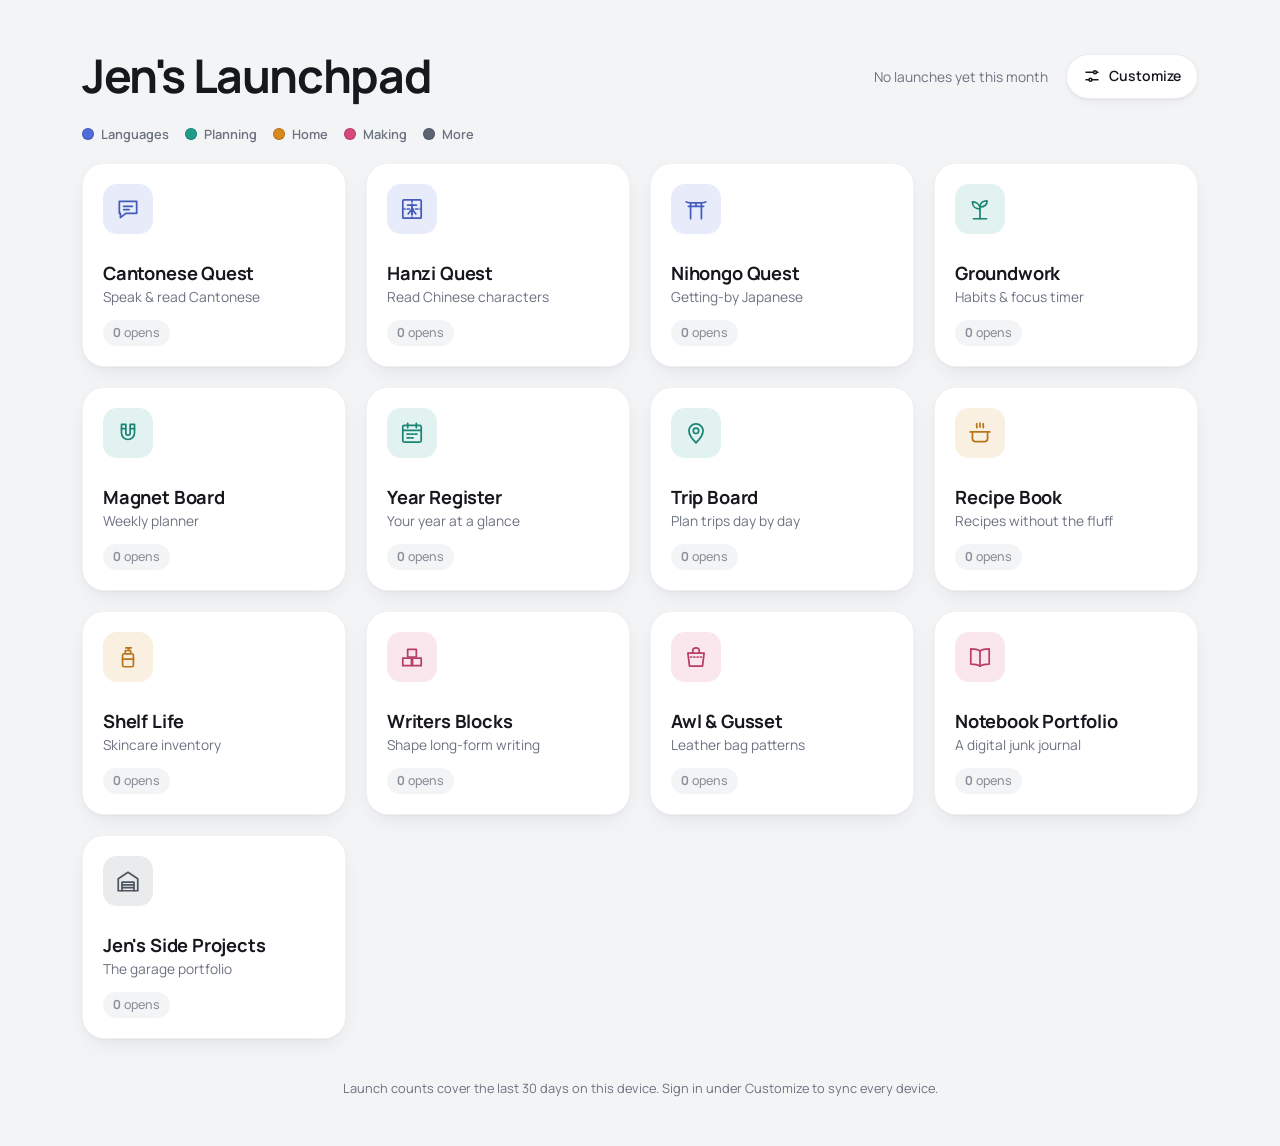
==== index.html @ 1e5f47d4 "Showcase: flag projects that have a guided demo Customize → Share gets a Demo toggle per project. Fl" ====
<!doctype html>
<html lang="en" data-skin="mist">
<head>
  <meta charset="utf-8">
  <meta name="viewport" content="width=device-width, initial-scale=1, viewport-fit=cover">
  <title>Jen's Launchpad</title>
  <meta name="description" content="One page to open all of Jen's projects.">
  <meta name="theme-color" content="#f3f4f6">
  <meta name="apple-mobile-web-app-capable" content="yes">
  <meta name="mobile-web-app-capable" content="yes">
  <meta name="apple-mobile-web-app-title" content="Launchpad">
  <link rel="icon" href="data:image/svg+xml,%3Csvg xmlns='http://www.w3.org/2000/svg' viewBox='0 0 32 32'%3E%3Crect x='2' y='2' width='12' height='12' rx='3' fill='%234f6bff'/%3E%3Crect x='18' y='2' width='12' height='12' rx='6' fill='%23ff5fa2'/%3E%3Crect x='2' y='18' width='12' height='12' rx='6' fill='%23ffb703'/%3E%3Crect x='18' y='18' width='12' height='12' rx='3' fill='%231d1b33'/%3E%3C/svg%3E">
  <link rel="manifest" href="manifest.webmanifest">
  <link rel="apple-touch-icon" href="icons/apple-touch-icon.png">
  <script>
    // Installable app: the service worker keeps it working offline, and Chrome's
    // install offer is held until Customize → App asks for it.
    if ("serviceWorker" in navigator) navigator.serviceWorker.register("sw.js").catch(function () {});
    window.addEventListener("beforeinstallprompt", function (e) {
      e.preventDefault();
      window.installPrompt = e;
      document.dispatchEvent(new Event("installable"));
    });
  </script>
  <script>
    // Apply the saved skin before first paint so there's no flash.
    try {
      var s = new URLSearchParams(location.search).get("skin") || JSON.parse(localStorage.getItem("jens_launchpad:skin"));
      if (s) document.documentElement.dataset.skin = s;
    } catch (e) {}
  </script>
  <link rel="preconnect" href="https://fonts.googleapis.com">
  <link rel="preconnect" href="https://fonts.gstatic.com" crossorigin>
  <link href="https://fonts.googleapis.com/css2?family=Archivo+Black&family=Jost:wght@400;500;700&family=Manrope:wght@400;500;600;700&family=Outfit:wght@400;500;600;700&family=Space+Grotesk:wght@400;500;700&display=swap" rel="stylesheet">
  <link rel="stylesheet" href="css/styles.css?v=202611010123">
  <style id="lookStyle"></style>
</head>
<body>
  <div class="page">
    <header class="top">
      <div class="brand">
        <span class="brand-mark" aria-hidden="true"><i></i><i></i><i></i></span>
        <h1>Jen's Launchpad</h1>
      </div>
      <div class="top-right">
        <p class="summary" id="summary" aria-live="polite"></p>
        <button type="button" class="btn" id="customize" aria-pressed="false" aria-controls="editPanel">
          <svg viewBox="0 0 24 24" aria-hidden="true"><path d="M4 7h10M18 7h2M4 17h4M12 17h8"/><circle cx="16" cy="7" r="2"/><circle cx="10" cy="17" r="2"/></svg>
          <span class="label">Customize</span>
        </button>
      </div>
    </header>

    <ul class="legend" id="legend" aria-label="Project types"></ul>

    <section class="edit" id="editPanel" hidden aria-label="Customize">
      <details class="panel look" id="lookPanel">
        <summary>
          <span class="panel-title">Look</span>
          <span class="panel-note" id="lookNote"></span>
          <svg class="chev" viewBox="0 0 24 24" aria-hidden="true"><path d="M6 9l6 6 6-6"/></svg>
        </summary>
        <div class="look-body" id="lookBody"></div>
      </details>

      <div class="panel account" id="account">
        <div class="box-head">
          <span class="panel-title">Sync</span>
          <span class="panel-note">Keep launch counts and settings the same on all your devices</span>
        </div>
        <div class="account-body" id="accountBody"></div>
      </div>

      <div class="panel app-install" id="appPanel">
        <div class="box-head">
          <span class="panel-title">App</span>
          <span class="panel-note">Put the launchpad on this device's home screen, like any other app</span>
        </div>
        <div class="account-body" id="appBody"></div>
      </div>

      <details class="panel share" id="sharePanel">
        <summary>
          <span class="panel-title">Share</span>
          <span class="panel-note" id="shareNote">Pick projects for a page other people can see</span>
          <svg class="chev" viewBox="0 0 24 24" aria-hidden="true"><path d="M6 9l6 6 6-6"/></svg>
        </summary>
        <div class="share-body" id="shareBody"></div>
      </details>

      <div class="panel layout">
        <div class="box-head">
          <span class="panel-title">Layout</span>
          <span class="panel-note" id="editHint"></span>
        </div>
        <div class="layout-bar" id="layoutBar"></div>
      </div>
    </section>

    <div class="stage">
      <ul class="grid" id="grid" aria-label="Projects"></ul>

      <!-- While customizing, the box docks beside the grid (desktop) or along the bottom (phone). -->
      <aside class="dock" id="dock" hidden aria-label="The box">
        <div class="panel box" id="box">
          <div class="box-head">
            <span class="panel-title">The box <span class="box-count" id="boxCount"></span></span>
            <span class="panel-note" id="boxNote"></span>
          </div>
          <ul class="box-items" id="boxItems"></ul>
        </div>
        <button type="button" class="btn primary dock-done" id="doneFab">Done</button>
      </aside>
    </div>

    <footer class="foot" id="foot"></footer>
  </div>


  <script src="js/projects.js?v=202611010123"></script>
  <script src="js/sync.js?v=202611010123"></script>
  <script src="js/app.js?v=202611010123"></script>
  <script>
    // Safety net: if the app couldn't start (say, a half-updated cache), still show the links.
    (function () {
      var g = document.getElementById("grid");
      if (!g || g.children.length || !window.PROJECTS) return;
      var esc = function (t) { return String(t).replace(/[&<>"]/g, function (c) { return { "&": "&amp;", "<": "&lt;", ">": "&gt;", '"': "&quot;" }[c]; }); };
      g.innerHTML = window.PROJECTS.map(function (p) {
        var url = p.url || "https://" + window.GITHUB_USER + ".github.io/" + p.repo + "/";
        return '<li class="tile"><a class="tile-link" href="' + esc(url) + '"><span class="text"><span class="name">' + esc(p.name) +
          '</span><span class="blurb">' + esc(p.blurb || "") + "</span></span></a></li>";
      }).join("");
    })();
  </script>
</body>
</html>
---- css/styles.css ----
/* =========================================================
   Jen's Launchpad
   One layout, four skins. Each skin sets the tokens below
   (plus a few decorative extras); the structure never changes.
   Colours the user picks in Customize are written by app.js
   into <style id="lookStyle"> and override these defaults.
   ========================================================= */

/* ---------- Skin: Mist (default) ---------- */
:root,
[data-skin="mist"] {
  --u: 1px; /* size unit for tile decorations; smaller in the phone list */
  --bg: #f3f4f6;
  --bg-img: none;
  --bg-size: 22px 22px;
  --ink: #16181d;
  --muted: #6b7280;
  --font: "Manrope", system-ui, sans-serif;
  --display: "Manrope", system-ui, sans-serif;
  --display-weight: 700;
  --display-spacing: -0.03em;
  --display-case: none;
  --name-case: none;
  --name-spacing: -0.01em;

  --tile-bg: #ffffff;
  --tile-ink: #16181d;
  --tile-muted: #6b7280;
  --tile-border: 1px solid rgba(17, 24, 39, 0.05);
  --tile-radius: 22px;
  --tile-shadow: 0 1px 2px rgba(17, 24, 39, 0.04), 0 8px 24px -8px rgba(17, 24, 39, 0.10);
  --tile-shadow-hover: 0 2px 4px rgba(17, 24, 39, 0.05), 0 20px 40px -12px rgba(17, 24, 39, 0.18);
  --tile-shadow-drag: 0 30px 60px -16px rgba(17, 24, 39, 0.30);
  --lift-x: 0px;
  --lift-y: -3px;

  --icon-bg: #f3f4f6;
  --icon-ink: #2b2f36;
  --icon-border: none;
  --icon-radius: 14px;
  --icon-stroke: 1.6;

  --stat-bg: #f3f4f6;
  --stat-ink: #4b5563;
  --stat-border: none;
  --stat-radius: 999px;
  --stat-shadow: none;

  --ctrl-bg: #ffffff;
  --ctrl-ink: #16181d;
  --ctrl-muted: #6b7280;
  --ctrl-border: 1px solid rgba(17, 24, 39, 0.08);
  --ctrl-radius: 999px;
  --ctrl-inner-radius: 999px;
  --ctrl-shadow: 0 1px 2px rgba(17, 24, 39, 0.04), 0 4px 14px -6px rgba(17, 24, 39, 0.10);
  --ctrl-on-bg: #16181d;
  --ctrl-on-ink: #ffffff;
  --panel-radius: 18px;
  --tray: #f3f4f6;
  --chip-bg: #ffffff;

  --accent: #16181d;
  --accent-ink: #ffffff;
  --focus: #6b7280;
  --dash: rgba(17, 24, 39, 0.22);
}

/* ---------- Skin: Prism (colourful geometry + wire icons) ---------- */
[data-skin="prism"] {
  --bg: #fbf7f0;
  --bg-img: radial-gradient(rgba(29, 27, 51, 0.13) 1px, transparent 1.3px);
  --ink: #1d1b33;
  --muted: #625f78;
  --font: "Outfit", system-ui, sans-serif;
  --display: "Outfit", system-ui, sans-serif;
  --display-spacing: -0.02em;
  --name-spacing: -0.005em;

  --tile-bg: #ffffff;
  --tile-ink: #1d1b33;
  --tile-muted: #625f78;
  --tile-border: 1.5px solid #1d1b33;
  --tile-radius: 20px;
  --tile-shadow: none;
  --tile-shadow-hover: 0 14px 26px -14px rgba(29, 27, 51, 0.45);
  --tile-shadow-drag: 0 26px 44px -18px rgba(29, 27, 51, 0.5);
  --lift-y: -4px;

  --icon-bg: #ffffff;
  --icon-ink: #1d1b33;
  --icon-border: 1.5px solid #1d1b33;
  --icon-radius: 50%;
  --icon-stroke: 1.5;

  --stat-bg: #ffffff;
  --stat-ink: #1d1b33;
  --stat-border: 1.5px solid #1d1b33;

  --ctrl-bg: #ffffff;
  --ctrl-ink: #1d1b33;
  --ctrl-muted: #625f78;
  --ctrl-border: 1.5px solid #1d1b33;
  --ctrl-shadow: none;
  --ctrl-on-bg: #1d1b33;
  --ctrl-on-ink: #ffffff;
  --tray: #fbf7f0;

  --accent: #1d1b33;
  --focus: #4361ee;
  --dash: rgba(29, 27, 51, 0.4);
}

/* ---------- Skin: Brutal (neo-brutalism, blues/purples + pink) ---------- */
[data-skin="brutal"] {
  --bg: #e6e2ff;
  --bg-img: linear-gradient(rgba(13, 11, 31, 0.07) 1px, transparent 1px),
            linear-gradient(90deg, rgba(13, 11, 31, 0.07) 1px, transparent 1px);
  --bg-size: 28px 28px;
  --ink: #0d0b1f;
  --muted: #3c3760;
  --font: "Space Grotesk", system-ui, sans-serif;
  --display: "Archivo Black", "Space Grotesk", sans-serif;
  --display-weight: 400;
  --display-spacing: -0.01em;

  --tile-bg: #ffffff;
  --tile-ink: #0d0b1f;
  --tile-muted: #2f2a4f;
  --tile-border: 3px solid #0d0b1f;
  --tile-radius: 12px;
  --tile-shadow: 6px 6px 0 #0d0b1f;
  --tile-shadow-hover: 9px 9px 0 #0d0b1f;
  --tile-shadow-drag: 12px 12px 0 #0d0b1f;
  --lift-x: -3px;
  --lift-y: -3px;

  --icon-bg: #ffffff;
  --icon-ink: #0d0b1f;
  --icon-border: 3px solid #0d0b1f;
  --icon-radius: 10px;
  --icon-stroke: 2;

  --stat-bg: #ff5fa2;
  --stat-ink: #0d0b1f;
  --stat-border: 2.5px solid #0d0b1f;
  --stat-shadow: 2px 2px 0 #0d0b1f;

  --ctrl-bg: #ffffff;
  --ctrl-ink: #0d0b1f;
  --ctrl-muted: #3c3760;
  --ctrl-border: 3px solid #0d0b1f;
  --ctrl-radius: 12px;
  --ctrl-inner-radius: 7px;
  --ctrl-shadow: 4px 4px 0 #0d0b1f;
  --ctrl-on-bg: #ff5fa2;
  --ctrl-on-ink: #0d0b1f;
  --panel-radius: 12px;
  --tray: #f1eeff;

  --accent: #ff5fa2;
  --accent-ink: #0d0b1f;
  --focus: #ff5fa2;
  --dash: #0d0b1f;
}

/* ---------- Skin: Bauhaus (two colours on cream) ---------- */
[data-skin="bauhaus"] {
  --bg: #efe8d8;
  --ink: #141414;
  --muted: #4a4640;
  --font: "Jost", system-ui, sans-serif;
  --display: "Jost", system-ui, sans-serif;
  --display-spacing: 0.04em;
  --display-case: uppercase;
  --name-case: uppercase;
  --name-spacing: 0.06em;

  --tile-bg: #f8f3e8;
  --tile-ink: #141414;
  --tile-muted: #4a4640;
  --tile-border: none;
  --tile-radius: 0;
  --tile-shadow: none;
  --tile-shadow-hover: inset 0 0 0 4px #141414;
  --tile-shadow-drag: 10px 10px 0 #141414;
  --lift-y: 0px;

  --icon-bg: transparent;
  --icon-ink: #141414;
  --icon-border: 2px solid #141414;
  --icon-radius: 50%;
  --icon-stroke: 1.8;

  --stat-bg: #141414;
  --stat-ink: #f8f3e8;
  --stat-radius: 0;

  --ctrl-bg: #f8f3e8;
  --ctrl-ink: #141414;
  --ctrl-muted: #4a4640;
  --ctrl-border: 2px solid #141414;
  --ctrl-radius: 0;
  --ctrl-inner-radius: 0;
  --ctrl-shadow: none;
  --ctrl-on-bg: #d23a2b;
  --ctrl-on-ink: #ffffff;
  --panel-radius: 0;
  --tray: #efe8d8;
  --chip-bg: #f8f3e8;

  --accent: #1f4f96;
  --accent-ink: #ffffff;
  --focus: #d23a2b;
  --dash: #141414;
}

/* =========================================================
   Layout (shared by every skin)
   ========================================================= */
*,
*::before,
*::after { box-sizing: border-box; }
[hidden] { display: none !important; }

html { -webkit-text-size-adjust: 100%; }

body {
  margin: 0;
  min-height: 100vh;
  background-color: var(--bg);
  background-image: var(--bg-img);
  background-size: var(--bg-size);
  color: var(--ink);
  font-family: var(--font);
  font-size: 16px;
  line-height: 1.45;
  -webkit-font-smoothing: antialiased;
}

button { font: inherit; color: inherit; }

.page {
  max-width: 1180px;
  margin: 0 auto;
  padding: max(20px, env(safe-area-inset-top)) max(16px, env(safe-area-inset-right)) 32px max(16px, env(safe-area-inset-left));
}
@media (min-width: 700px) {
  .page { padding: max(52px, env(safe-area-inset-top)) max(32px, env(safe-area-inset-right)) max(48px, env(safe-area-inset-bottom)) max(32px, env(safe-area-inset-left)); }
}
body.editing .page { padding-bottom: 110px; }

/* ---------- header ---------- */
.top {
  display: flex;
  flex-wrap: wrap;
  align-items: center;
  justify-content: space-between;
  gap: 14px 24px;
  margin-bottom: 22px;
}
@media (min-width: 700px) {
  .top { margin-bottom: 30px; }
}
.brand { display: flex; align-items: center; gap: 16px; min-width: 0; }
.top-right { display: flex; align-items: center; gap: 18px; margin-left: auto; }
@media (max-width: 699px) {
  .top-right { width: 100%; justify-content: space-between; }
}
h1 {
  margin: 0;
  font-family: var(--display);
  font-weight: var(--display-weight);
  letter-spacing: var(--display-spacing);
  text-transform: var(--display-case);
  font-size: clamp(1.7rem, 5vw, 2.9rem);
  line-height: 1.05;
}
.summary {
  display: flex;
  flex-direction: column;
  margin: 0;
  color: var(--muted);
  font-size: 0.86rem;
  line-height: 1.4;
  text-align: right;
}
.summary b { color: var(--ink); font-weight: 700; }
@media (max-width: 699px) { .summary { text-align: left; } }

.brand-mark { display: none; position: relative; flex: none; width: 52px; height: 52px; }
.brand-mark i { position: absolute; display: block; }

/* ---------- buttons ---------- */
.btn {
  display: inline-flex;
  align-items: center;
  justify-content: center;
  gap: 8px;
  flex: none;
  padding: 11px 16px;
  background: var(--ctrl-bg);
  color: var(--ctrl-ink);
  border: var(--ctrl-border);
  border-radius: var(--ctrl-radius);
  box-shadow: var(--ctrl-shadow);
  font-size: 0.875rem;
  font-weight: 600;
  cursor: pointer;
  transition: transform 0.12s ease, box-shadow 0.12s ease;
}
.btn svg { width: 18px; height: 18px; fill: none; stroke: currentColor; stroke-width: 2; stroke-linecap: round; }
.btn[aria-pressed="true"],
.btn.primary { background: var(--accent); color: var(--accent-ink); }
.btn.ghost { box-shadow: none; background: transparent; }
.btn.small { padding: 7px 13px; font-size: 0.82rem; }
.btn:focus-visible { outline: 3px solid var(--focus); outline-offset: 3px; }
[data-skin="brutal"] .btn:active { transform: translate(3px, 3px); box-shadow: 1px 1px 0 #0d0b1f; }
[data-skin="bauhaus"] .btn { text-transform: uppercase; letter-spacing: 0.06em; font-size: 0.8rem; }

@media (max-width: 479px) {
  #customize { width: 46px; height: 46px; padding: 0; }
  #customize .label { position: absolute; width: 1px; height: 1px; overflow: hidden; clip: rect(0 0 0 0); white-space: nowrap; }
  #customize svg { width: 20px; height: 20px; }
}

/* ---------- the dock: the box beside the grid while customizing ---------- */
.dock-done { display: none; }
.dock .box-items { margin: 0 14px 14px; }
.chip.picked { outline: 3px solid var(--focus); outline-offset: 2px; background: color-mix(in srgb, var(--focus) 14%, var(--chip-bg)); }
.dock.drop-target .box-items {
  border-style: solid;
  border-color: var(--focus);
  background: color-mix(in srgb, var(--focus) 14%, var(--tray));
}
.box-count { color: var(--ctrl-muted); font-weight: 600; }

/* wide screens: a panel pinned beside the grid that follows you down the page */
@media (min-width: 1000px) {
  body.editing .stage { display: grid; grid-template-columns: minmax(0, 1fr) 270px; gap: 24px; align-items: start; }
  .dock { position: sticky; top: 16px; max-height: calc(100vh - 32px); overflow-y: auto; }
  .dock .box-items { flex-direction: column; flex-wrap: nowrap; align-items: stretch; min-height: 120px; }
  .dock .chip { width: 100%; }
  .dock .chip-name { flex: 1; text-align: left; }
}

/* narrower screens: a bar pinned to the bottom, with Done */
@media (max-width: 999px) {
  .dock {
    position: fixed;
    left: 0;
    right: 0;
    bottom: 0;
    z-index: 40;
    display: flex;
    align-items: flex-end;
    gap: 12px;
    padding: 10px max(16px, env(safe-area-inset-right)) calc(env(safe-area-inset-bottom) + 12px) max(16px, env(safe-area-inset-left));
    background: var(--ctrl-bg);
    border-top: var(--ctrl-border);
    box-shadow: 0 -10px 30px -14px rgba(0, 0, 0, 0.3);
  }
  .dock .panel { flex: 1; min-width: 0; background: transparent; border: 0; box-shadow: none; }
  .dock .box-head { padding: 0 0 6px; }
  .dock .panel-note { font-size: 0.78rem; }
  .dock .box-items { flex-wrap: nowrap; margin: 0; padding: 8px; overflow-x: auto; overscroll-behavior-x: contain; }
  .dock .box-items li { flex: none; }
  .dock .box-empty { white-space: normal; font-size: 0.8rem; }
  .dock-done { display: inline-flex; flex: none; padding: 13px 22px; }
  body.editing .page { padding-bottom: 170px; }
}

/* ---------- colour-by-type legend (shown when colours are "By type") ---------- */
.legend {
  display: flex;
  flex-wrap: wrap;
  gap: 6px 16px;
  margin: -6px 0 20px;
  padding: 0;
  list-style: none;
  font-size: 0.8rem;
  font-weight: 600;
  color: var(--muted);
}
.legend:empty { display: none; }
.legend li { display: inline-flex; align-items: center; gap: 7px; }
.legend i { width: 12px; height: 12px; border-radius: 50%; box-shadow: inset 0 0 0 1px rgba(0, 0, 0, 0.18); }
[data-skin="brutal"] .legend { color: var(--ink); font-weight: 700; }
[data-skin="brutal"] .legend i { width: 14px; height: 14px; border: 2.5px solid #0d0b1f; border-radius: 4px; box-shadow: none; }
[data-skin="bauhaus"] .legend { text-transform: uppercase; letter-spacing: 0.06em; font-size: 0.72rem; }
[data-skin="bauhaus"] .legend i { border-radius: 0; box-shadow: none; }

/* ---------- customize panel ---------- */
.edit { display: grid; gap: 14px; margin-bottom: 24px; }
.panel {
  background: var(--ctrl-bg);
  color: var(--ctrl-ink);
  border: var(--ctrl-border);
  border-radius: var(--panel-radius);
  box-shadow: var(--ctrl-shadow);
}
.panel summary {
  display: flex;
  align-items: center;
  gap: 10px;
  padding: 14px 18px;
  cursor: pointer;
  list-style: none;
  border-radius: var(--panel-radius);
}
.panel summary::-webkit-details-marker { display: none; }
.panel summary:focus-visible { outline: 3px solid var(--focus); outline-offset: 2px; }
.panel-title { font-weight: 700; font-size: 1rem; }
[data-skin="bauhaus"] .panel-title { text-transform: uppercase; letter-spacing: 0.06em; }
.panel-note { color: var(--ctrl-muted); font-size: 0.84rem; }
.chev { width: 20px; height: 20px; margin-left: auto; fill: none; stroke: currentColor; stroke-width: 2; stroke-linecap: round; stroke-linejoin: round; transition: transform 0.2s ease; }
details[open] .chev { transform: rotate(180deg); }

.look-body { display: grid; gap: 18px; padding: 4px 18px 18px; }
.field { display: grid; grid-template-columns: 140px 1fr; align-items: center; gap: 12px; }
.field-label { font-size: 0.82rem; font-weight: 600; color: var(--ctrl-muted); }
@media (max-width: 699px) {
  .field { grid-template-columns: 1fr; gap: 8px; }
}

.seg {
  display: inline-flex;
  justify-self: start;
  flex-wrap: wrap;
  padding: 4px;
  gap: 2px;
  border: var(--ctrl-border);
  border-radius: var(--ctrl-radius);
}
.seg button {
  display: inline-flex;
  align-items: center;
  justify-content: center;
  gap: 7px;
  padding: 8px 14px;
  border: 0;
  border-radius: var(--ctrl-inner-radius);
  background: transparent;
  color: var(--ctrl-ink);
  font-size: 0.875rem;
  font-weight: 600;
  cursor: pointer;
}
.seg button:hover { background: rgba(127, 127, 127, 0.12); }
.seg button[aria-checked="true"],
.seg button[aria-pressed="true"] { background: var(--ctrl-on-bg); color: var(--ctrl-on-ink); }
.seg button:focus-visible,
.pat:focus-visible,
.colour:focus-within { outline: 3px solid var(--focus); outline-offset: 2px; }
[data-skin="bauhaus"] .seg button { text-transform: uppercase; letter-spacing: 0.06em; font-size: 0.78rem; }
@media (max-width: 699px) {
  .seg { display: flex; justify-self: stretch; }
  .seg button { flex: 1; padding: 9px 6px; }
  .seg.skins { display: grid; grid-template-columns: 1fr 1fr; }
}
.sw { width: 12px; height: 12px; border-radius: 50%; flex: none; box-shadow: inset 0 0 0 1px rgba(0, 0, 0, 0.15); }
.sw-mist { background: linear-gradient(135deg, #ffffff, #9ca3af); }
.sw-prism { background: conic-gradient(#ff7a59, #ffd166, #06d6a0, #4361ee, #f72585, #ff7a59); }
.sw-brutal { background: linear-gradient(135deg, #4f6bff 50%, #ff5fa2 50%); border-radius: 3px; }
.sw-bauhaus { background: linear-gradient(90deg, #d23a2b 50%, #1f4f96 50%); border-radius: 0; }

.colours { display: flex; flex-wrap: wrap; gap: 8px; }
.colour {
  display: inline-flex;
  align-items: center;
  gap: 8px;
  padding: 5px 13px 5px 5px;
  border: var(--ctrl-border);
  border-radius: var(--ctrl-radius);
  font-size: 0.85rem;
  font-weight: 600;
  cursor: pointer;
}
.colour input {
  width: 30px;
  height: 30px;
  padding: 0;
  border: 0;
  border-radius: 50%;
  background: none;
  cursor: pointer;
  -webkit-appearance: none;
  appearance: none;
}
.colour input::-webkit-color-swatch-wrapper { padding: 0; }
.colour input::-webkit-color-swatch { border: 1.5px solid rgba(0, 0, 0, 0.2); border-radius: 50%; }
.colour input::-moz-color-swatch { border: 1.5px solid rgba(0, 0, 0, 0.2); border-radius: 50%; }
[data-skin="brutal"] .colour input::-webkit-color-swatch,
[data-skin="bauhaus"] .colour input::-webkit-color-swatch { border-radius: 4px; border: 2px solid #111; }
.colour input:focus { outline: none; }

.pats { display: flex; flex-wrap: wrap; gap: 10px; }
.pat {
  display: grid;
  justify-items: center;
  gap: 5px;
  padding: 6px 6px 5px;
  background: transparent;
  border: var(--ctrl-border);
  border-radius: calc(var(--panel-radius) * 0.7);
  cursor: pointer;
}
.pat[aria-checked="true"] { box-shadow: 0 0 0 3px var(--ctrl-on-bg); }
.pat-label { font-size: 0.78rem; font-weight: 700; }
.pat-view {
  position: relative;
  display: block;
  width: 84px;
  height: 60px;
  overflow: hidden;
  border-radius: calc(var(--tile-radius) * 0.4);
  background: var(--tile-bg);
  border: 1px solid rgba(0, 0, 0, 0.08);
}
.mini {
  position: absolute;
  left: 0;
  top: 0;
  display: block;
  width: 240px;
  height: 172px;
  overflow: hidden;
  isolation: isolate;
  transform: scale(var(--mini-scale, 0.35));
  transform-origin: 0 0;
}
@media (max-width: 699px) {
  .pats { gap: 8px; }
  .pat-view { width: 76px; height: 54px; --mini-scale: 0.3167; }
}
.look-foot { display: flex; justify-content: flex-end; }

/* ---------- the box ---------- */
.box-head { display: flex; flex-wrap: wrap; align-items: baseline; gap: 4px 10px; padding: 14px 18px 10px; }
.box-items {
  display: flex;
  flex-wrap: wrap;
  gap: 8px;
  margin: 0 14px 14px;
  padding: 12px;
  list-style: none;
  background: var(--tray);
  border: 1.5px dashed var(--dash);
  border-radius: calc(var(--panel-radius) * 0.7);
}
.chip {
  display: inline-flex;
  align-items: center;
  gap: 8px;
  padding: 5px 10px 5px 5px;
  background: var(--chip-bg);
  color: var(--ctrl-ink);
  border: var(--ctrl-border);
  border-radius: var(--ctrl-radius);
  font-size: 0.85rem;
  font-weight: 600;
  cursor: pointer;
  transition: transform 0.12s ease;
}
.chip:hover { transform: translateY(-1px); }
.chip:focus-visible { outline: 3px solid var(--focus); outline-offset: 2px; }
.chip-icon { display: grid; place-items: center; width: 30px; height: 30px; border-radius: 50%; background: var(--icon-bg); }
[data-skin="brutal"] .chip-icon,
[data-skin="bauhaus"] .chip-icon { border-radius: 6px; }
.chip svg { fill: none; stroke: currentColor; stroke-linecap: round; stroke-linejoin: round; }
.chip-icon svg { width: 18px; height: 18px; stroke-width: 1.7; }
.chip-plus svg { width: 16px; height: 16px; stroke-width: 2.4; display: block; }
.box-empty { padding: 4px 2px; font-size: 0.86rem; color: var(--ctrl-muted); }

/* Share: pick projects for the public showcase page */
.share-body { display: grid; gap: 16px; padding: 4px 18px 18px; }
.share-fields { display: grid; grid-template-columns: minmax(0, 1fr) minmax(0, 2fr); gap: 10px; }
@media (max-width: 699px) { .share-fields { grid-template-columns: minmax(0, 1fr); } }
.share-fields label { display: grid; gap: 5px; font-size: 0.8rem; font-weight: 600; color: var(--ctrl-muted); }
.share-fields input,
.share-link input {
  width: 100%;
  min-width: 0;
  padding: 8px 12px;
  font: inherit;
  font-size: 0.9rem;
  font-weight: 600;
  color: var(--ctrl-ink);
  background: var(--chip-bg);
  border: var(--ctrl-border);
  border-radius: var(--ctrl-radius);
}
.share-fields input:focus-visible,
.share-link input:focus-visible { outline: 3px solid var(--focus); outline-offset: 1px; }
.share-views { display: flex; flex-wrap: wrap; align-items: center; gap: 8px 12px; }
.share-sub { display: flex; flex-wrap: wrap; align-items: baseline; gap: 4px 10px; margin-bottom: -6px; }
.share-hint { font-size: 0.78rem; color: var(--ctrl-muted); }
.share-picks { display: flex; flex-wrap: wrap; gap: 8px; margin: 0; padding: 0; list-style: none; }
.share-order { display: grid; gap: 6px; margin: 0; padding: 0; list-style: none; counter-reset: none; }
.share-order li {
  display: flex;
  align-items: center;
  gap: 10px;
  padding: 6px 8px;
  background: var(--chip-bg);
  border: var(--ctrl-border);
  border-radius: var(--ctrl-radius);
  font-size: 0.88rem;
  font-weight: 600;
  cursor: grab;
}
.share-order li.dragging { opacity: 0.4; }
.share-order li.drop-before { box-shadow: 0 -3px 0 var(--focus); }
.share-order li.drop-after { box-shadow: 0 3px 0 var(--focus); }
.share-grip svg { display: block; width: 16px; height: 16px; fill: var(--ctrl-muted); }
.share-num { min-width: 1.4em; color: var(--ctrl-muted); font-variant-numeric: tabular-nums; text-align: right; }
.share-name { flex: 1; min-width: 0; }
.share-order button {
  display: grid;
  place-items: center;
  width: 30px;
  height: 30px;
  padding: 0;
  background: transparent;
  color: var(--ctrl-ink);
  border: 0;
  border-radius: 8px;
  cursor: pointer;
}
.share-order button:hover:not(:disabled) { background: rgba(127, 127, 127, 0.14); }
.share-order button:disabled { opacity: 0.25; cursor: default; }
.share-order button:focus-visible { outline: 3px solid var(--focus); outline-offset: 1px; }
.share-order button svg { width: 16px; height: 16px; fill: none; stroke: currentColor; stroke-width: 2.2; stroke-linecap: round; stroke-linejoin: round; }
.share-order [data-share-move] svg { transform: rotate(90deg); }
.share-order button.share-demo { width: auto; padding: 0 9px; font: 700 0.72rem/1 inherit; color: var(--ctrl-muted); border: 1.5px dashed currentColor; border-radius: 999px; height: 24px; }
.share-order button.share-demo[aria-pressed="true"] { color: var(--ctrl-ink); background: var(--focus); border: 1.5px solid var(--focus); }
.chip-none { font-weight: 500; color: var(--ctrl-muted); font-size: 0.75rem; }
.share-link { display: flex; flex-wrap: wrap; align-items: center; gap: 8px; }
.share-link input { flex: 1 1 260px; font-weight: 500; font-size: 0.82rem; color: var(--ctrl-muted); }
.share-note { margin: 0; font-size: 0.8rem; color: var(--ctrl-muted); }
.share-track {
  display: grid;
  grid-template-columns: minmax(0, 1fr) minmax(0, 1fr);
  gap: 10px;
  padding: 14px;
  background: var(--tray);
  border: 1.5px dashed var(--dash);
  border-radius: calc(var(--panel-radius) * 0.7);
}
@media (max-width: 699px) { .share-track { grid-template-columns: minmax(0, 1fr); } }
.share-track label { display: grid; gap: 5px; font-size: 0.8rem; font-weight: 600; color: var(--ctrl-muted); }
.share-track .share-hint { font-weight: 500; }
.share-track .btn { justify-self: start; }
.share-track input {
  min-width: 0;
  padding: 8px 12px;
  font: inherit;
  font-size: 0.88rem;
  font-weight: 600;
  color: var(--ctrl-ink);
  background: var(--chip-bg);
  border: var(--ctrl-border);
  border-radius: var(--ctrl-radius);
}
.share-track input:focus-visible { outline: 3px solid var(--focus); outline-offset: 1px; }
#shareTracked { display: grid; gap: 10px; }
#shareTracked > .btn { justify-self: start; }
.share-tracked { display: grid; gap: 6px; margin: 0; padding: 0; list-style: none; }
.share-tracked li {
  display: flex;
  flex-wrap: wrap;
  align-items: center;
  gap: 8px 12px;
  padding: 10px 12px;
  background: var(--chip-bg);
  border: var(--ctrl-border);
  border-radius: var(--ctrl-radius);
}
.tl-main { display: grid; flex: 1 1 200px; min-width: 0; }
.tl-label { font-weight: 700; font-size: 0.92rem; }
.tl-meta { font-size: 0.76rem; color: var(--ctrl-muted); }
.tl-seen { font-size: 0.82rem; color: var(--ctrl-muted); }
.tl-seen b { color: var(--ctrl-ink); }
.tl-del { display: grid; place-items: center; width: 30px; height: 30px; padding: 0; background: transparent; color: var(--ctrl-muted); border: 0; border-radius: 8px; cursor: pointer; }
.tl-del:hover { background: rgba(127, 127, 127, 0.14); color: var(--ctrl-ink); }
.tl-del:focus-visible { outline: 3px solid var(--focus); outline-offset: 1px; }
.tl-del svg { width: 15px; height: 15px; fill: none; stroke: currentColor; stroke-width: 2.2; stroke-linecap: round; }
.share-rule {
  margin: 0;
  padding: 12px 14px;
  overflow-x: auto;
  background: var(--chip-bg);
  border: var(--ctrl-border);
  border-radius: var(--ctrl-radius);
  font: 0.74rem/1.5 ui-monospace, SFMono-Regular, Menlo, monospace;
  color: var(--ctrl-ink);
  white-space: pre;
}

.account-body { display: grid; gap: 10px; padding: 0 18px 16px; }
.account-line { margin: 0; font-size: 0.9rem; }
.account-line.error { color: #b42318; font-weight: 600; }
.account-actions { display: flex; flex-wrap: wrap; align-items: center; gap: 8px 12px; }
.account-note { margin: 0; font-size: 0.8rem; color: var(--ctrl-muted); }
.dot { display: inline-block; width: 8px; height: 8px; margin-right: 8px; border-radius: 50%; vertical-align: 1px; }
.dot.on { background: #16a34a; }
.dot.busy { background: #d97706; }

.edit-hint {
  display: flex;
  flex-wrap: wrap;
  align-items: center;
  justify-content: space-between;
  gap: 8px 16px;
  padding: 0 4px;
  font-size: 0.86rem;
  color: var(--muted);
}
.edit-hint p { margin: 0; }
.edit-hint b { color: var(--ink); }
.hint-grip { display: none; }
@media (pointer: coarse) {
  .hint-grip { display: inline; }
  .hint-drag { display: none; }
}

/* ---------- grid + tiles ---------- */
.grid {
  position: relative; /* tiles' offsetLeft/Top are measured from here while dragging */
  display: grid;
  grid-template-columns: repeat(auto-fill, minmax(252px, 1fr));
  gap: 20px;
  margin: 0;
  padding: 0;
  list-style: none;
}
[data-skin="brutal"] .grid { gap: 24px; }
[data-skin="bauhaus"] .grid { gap: 12px; }

.tile { position: relative; min-width: 0; }

.tile-link {
  position: relative;
  isolation: isolate;
  overflow: hidden;
  display: flex;
  flex-direction: column;
  min-height: 204px;
  height: 100%;
  padding: 20px;
  background: var(--tile-bg);
  color: var(--tile-ink);
  border: var(--tile-border);
  border-radius: var(--tile-radius);
  box-shadow: var(--tile-shadow);
  text-decoration: none;
  -webkit-tap-highlight-color: transparent;
  -webkit-user-drag: none;
  transition: transform 0.18s cubic-bezier(.2, .8, .2, 1), box-shadow 0.18s ease;
}
@media (hover: hover) {
  body:not(.editing) .tile-link:hover {
    transform: translate(var(--lift-x), var(--lift-y));
    box-shadow: var(--tile-shadow-hover);
  }
}
body:not(.editing) .tile-link:active { transform: scale(0.985); }
[data-skin="brutal"] body:not(.editing) .tile-link:active { transform: translate(4px, 4px); box-shadow: 2px 2px 0 #0d0b1f; }
.tile-link:focus-visible { outline: 3px solid var(--focus); outline-offset: 4px; }

.icon {
  position: relative;
  display: grid;
  place-items: center;
  width: 50px;
  height: 50px;
  flex: none;
  background: var(--icon-bg);
  color: var(--icon-ink);
  border: var(--icon-border);
  border-radius: var(--icon-radius);
}
.icon svg {
  width: 26px;
  height: 26px;
  fill: none;
  stroke: currentColor;
  stroke-width: var(--icon-stroke);
  stroke-linecap: round;
  stroke-linejoin: round;
}

.text { position: relative; display: block; min-width: 0; margin-top: auto; padding-top: 22px; }
.name,
.blurb { display: block; white-space: nowrap; overflow: hidden; text-overflow: ellipsis; }
.name {
  font-weight: 700;
  font-size: 1.14rem;
  line-height: 1.25;
  letter-spacing: var(--name-spacing);
  text-transform: var(--name-case);
}
[data-skin="bauhaus"] .name { font-size: 1.02rem; }
.blurb { margin-top: 3px; font-size: 0.86rem; line-height: 1.35; color: var(--tile-muted); }

.stat {
  position: relative;
  align-self: flex-start;
  margin-top: 14px;
  padding: 4px 10px;
  background: var(--stat-bg);
  color: var(--stat-ink);
  border: var(--stat-border);
  border-radius: var(--stat-radius);
  box-shadow: var(--stat-shadow);
  font-size: 0.78rem;
  font-weight: 500;
  white-space: nowrap;
  font-variant-numeric: tabular-nums;
}
.stat b { font-weight: 700; }
.stat .last { opacity: 0.8; }
.tile.is-cold .stat { color: color-mix(in srgb, var(--stat-ink) 62%, var(--stat-bg)); }
[data-skin="brutal"] .tile.is-cold .stat { background: #ffffff; color: #0d0b1f; opacity: 1; }

/* About: shown on a project whose repo has overview/overview.json */
.about {
  position: absolute;
  top: 16px;
  right: 16px;
  z-index: 2;
  padding: 5px 11px;
  background: var(--stat-bg);
  color: var(--stat-ink);
  border: var(--stat-border);
  border-radius: var(--stat-radius);
  box-shadow: var(--stat-shadow);
  font-size: 0.76rem;
  font-weight: 700;
  text-decoration: none;
  -webkit-tap-highlight-color: transparent;
}
@media (hover: hover) { .about:hover { filter: brightness(0.94); } }
.about:focus-visible { outline: 3px solid var(--focus); outline-offset: 3px; }
.editing .about { display: none; }

/* decorations: hidden unless a skin turns them on */
.deco { position: absolute; inset: 0; z-index: -1; pointer-events: none; display: none; }
.deco i { position: absolute; display: block; }

/* ---------- edit mode ---------- */
.move {
  position: absolute;
  top: 10px;
  right: 10px;
  z-index: 3;
  display: none;
  gap: 5px;
}
.move button,
.move .grip {
  display: grid;
  place-items: center;
  width: 36px;
  height: 36px;
  padding: 0;
  background: var(--ctrl-bg);
  color: var(--ctrl-ink);
  border: var(--ctrl-border);
  border-radius: var(--ctrl-radius);
  box-shadow: 0 1px 3px rgba(0, 0, 0, 0.12);
  cursor: pointer;
}
.move svg { width: 18px; height: 18px; fill: none; stroke: currentColor; stroke-width: 2.2; stroke-linecap: round; stroke-linejoin: round; }
.move .grip { cursor: grab; touch-action: none; }
.move .grip svg { fill: currentColor; stroke: none; }
.move .hide { background: var(--ink); color: var(--bg); }
.move button:focus-visible { outline: 3px solid var(--focus); outline-offset: 2px; }
[data-skin="brutal"] .move button,
[data-skin="brutal"] .move .grip { border-width: 2.5px; border-radius: 8px; box-shadow: 2px 2px 0 #0d0b1f; }
.tile:first-child .move [data-move="-1"],
.tile:last-child .move [data-move="1"] { opacity: 0.35; pointer-events: none; }

.editing .move { display: flex; }
.editing .tile-link {
  cursor: grab;
  user-select: none;
  -webkit-user-select: none;
  outline: 2px dashed var(--dash);
  outline-offset: 4px;
}
.tile.dragging { z-index: 20; }
.tile.dragging .tile-link {
  cursor: grabbing;
  outline-color: transparent;
  box-shadow: var(--tile-shadow-drag);
  transform: rotate(-1.5deg) scale(1.03);
}
body.is-dragging { cursor: grabbing; user-select: none; -webkit-user-select: none; }

/* ---------- phone: one project per row ---------- */
@media (max-width: 699px) {
  .grid { grid-template-columns: minmax(0, 1fr); gap: 10px; }
  [data-skin="brutal"] .grid { gap: 14px; }
  [data-skin="bauhaus"] .grid { gap: 8px; }

  .tile-link {
    --u: 0.62px;
    flex-direction: row;
    align-items: center;
    gap: 14px;
    min-height: 78px;
    padding: 12px 14px;
  }
  [data-skin="brutal"] .tile-link { box-shadow: 4px 4px 0 #0d0b1f; }
  .icon { width: 48px; height: 48px; }
  .icon svg { width: 25px; height: 25px; }
  .text { flex: 1; margin: 0; padding: 0; }
  .name { font-size: 1.04rem; }
  [data-skin="bauhaus"] .name { font-size: 0.95rem; }
  .blurb { font-size: 0.85rem; }
  .stat {
    display: flex;
    flex-direction: column;
    align-items: center;
    align-self: center;
    min-width: 46px;
    margin: 0;
    padding: 4px 8px;
    flex: none;
    font-size: 0.64rem;
    line-height: 1.15;
    border-radius: 12px;
  }
  [data-skin="bauhaus"] .stat { border-radius: 0; }
  .stat b { font-size: 1rem; }
  .stat .sep,
  .stat .last { display: none; }
  /* About moves into the row, left of the open count */
  .tile:has(.about) .tile-link { padding-right: 84px; }
  .about { top: 50%; right: 12px; transform: translateY(-50%); padding: 6px 10px; border-radius: 12px; }
  [data-skin="bauhaus"] .about { border-radius: 0; }

  .editing .tile-link { padding-right: 176px; outline-offset: 3px; }
  .editing .grid .stat,
  .editing .grid .deco { display: none; }
  .move { top: 50%; right: 12px; transform: translateY(-50%); }
  .move [data-move] svg { transform: rotate(90deg); }
}
/* touch phones: the ⠿ grip does the reordering, so drop the arrows and give names the room */
@media (max-width: 699px) and (pointer: coarse) {
  .move [data-move] { display: none; }
  .editing .tile-link { padding-right: 100px; }
}

/* ---------- custom grid (board of squares) ---------- */
.grid.board { grid-template-columns: repeat(var(--cols, 4), minmax(0, 1fr)); }
.slot { visibility: hidden; min-height: 204px; list-style: none; }
.tray-label { display: none; }
.board .tile .move [data-move] { opacity: 1; pointer-events: auto; }
.board .tile:not([data-cell]) .move [data-move] { display: none; }

.editing .slot {
  visibility: visible;
  display: grid;
  place-items: center;
  border: 2px dashed var(--dash);
  border-radius: var(--tile-radius);
  color: var(--muted);
  font-size: 0.85rem;
  cursor: pointer;
}
.editing .tray-label {
  display: block;
  grid-column: 1 / -1;
  margin-top: 6px;
  padding: 14px 16px;
  border: 2px dashed var(--dash);
  border-radius: calc(var(--panel-radius) * 0.7);
  color: var(--muted);
  font-size: 0.86rem;
  text-align: center;
  cursor: pointer;
}
body.picking .slot,
body.picking .tray-label { border-color: var(--focus); color: var(--ink); }
.slot.drop-target,
.tray-label.drop-target {
  border-style: solid;
  border-color: var(--focus);
  background: color-mix(in srgb, var(--focus) 14%, transparent);
}
.tile.drop-target .tile-link { outline: 3px solid var(--focus); outline-offset: 4px; }
.tile.picked .tile-link { outline: 3px solid var(--focus); outline-offset: 4px; transform: scale(0.97); }

/* Layout panel */
.layout-bar { display: grid; gap: 12px; padding: 0 18px 16px; }
.layout-row { display: flex; flex-wrap: wrap; align-items: center; gap: 10px 14px; }
.layout-tabs {
  display: flex;
  flex-wrap: wrap;
  gap: 6px;
  padding-bottom: 12px;
  border-bottom: 1px solid color-mix(in srgb, var(--ctrl-ink) 12%, transparent);
}
.layout-tabs button {
  display: inline-flex;
  align-items: center;
  gap: 7px;
  padding: 7px 13px;
  background: transparent;
  color: var(--ctrl-ink);
  border: var(--ctrl-border);
  border-radius: var(--ctrl-radius);
  font-size: 0.86rem;
  font-weight: 600;
  cursor: pointer;
}
.layout-tabs [aria-selected="true"] { background: var(--ctrl-on-bg); color: var(--ctrl-on-ink); }
.layout-tabs .tab-new { border-style: dashed; color: var(--ctrl-muted); }
.layout-tabs button:focus-visible { outline: 3px solid var(--focus); outline-offset: 2px; }
.tab-badge {
  padding: 1px 7px;
  border-radius: 999px;
  background: color-mix(in srgb, currentColor 16%, transparent);
  font-size: 0.7rem;
  font-weight: 700;
}
[data-skin="bauhaus"] .layout-tabs button,
[data-skin="bauhaus"] .tab-badge { text-transform: uppercase; letter-spacing: 0.05em; font-size: 0.74rem; border-radius: 0; }
.name-field { display: inline-flex; align-items: center; gap: 8px; font-size: 0.85rem; font-weight: 600; color: var(--ctrl-muted); }
.name-field input {
  width: 13em;
  padding: 8px 12px;
  font: inherit;
  font-weight: 600;
  color: var(--ctrl-ink);
  background: var(--chip-bg);
  border: var(--ctrl-border);
  border-radius: var(--ctrl-radius);
}
.name-field input:focus-visible { outline: 3px solid var(--focus); outline-offset: 1px; }
.use-note { font-size: 0.85rem; font-weight: 600; color: var(--ctrl-muted); }
.stepper {
  display: inline-flex;
  align-items: center;
  gap: 4px;
  padding: 3px 4px 3px 12px;
  border: var(--ctrl-border);
  border-radius: var(--ctrl-radius);
  font-size: 0.85rem;
  font-weight: 600;
}
.stepper-label { margin-right: 4px; color: var(--ctrl-muted); }
.stepper b { min-width: 1.6em; text-align: center; font-variant-numeric: tabular-nums; }
.stepper button {
  width: 30px;
  height: 30px;
  padding: 0;
  border: 0;
  border-radius: var(--ctrl-inner-radius);
  background: transparent;
  font-size: 1.1rem;
  font-weight: 700;
  line-height: 1;
  cursor: pointer;
}
.stepper button:hover { background: rgba(127, 127, 127, 0.14); }
.stepper button:focus-visible { outline: 3px solid var(--focus); outline-offset: 1px; }

@media (max-width: 699px) {
  .layout-bar .seg { flex: 1 1 100%; }
  .name-field { flex: 1 1 100%; }
  .name-field input { flex: 1; width: auto; }

  /* a custom grid on a phone: small squares with an icon and name, like a home screen */
  .grid.board { grid-template-columns: repeat(var(--cols, 4), minmax(0, 1fr)); gap: 10px; }
  .grid.board .tile-link {
    flex-direction: column;
    align-items: center;
    justify-content: center;
    gap: 6px;
    min-height: 0;
    aspect-ratio: 1;
    padding: 8px 6px;
    text-align: center;
    outline-offset: 2px;
  }
  .grid.board .icon { width: 40px; height: 40px; }
  .grid.board .icon svg { width: 21px; height: 21px; }
  .grid.board .text { flex: none; width: 100%; }
  .grid.board .name {
    display: -webkit-box;
    font-size: 0.66rem;
    line-height: 1.15;
    letter-spacing: 0;
    white-space: normal;
    -webkit-line-clamp: 2;
    -webkit-box-orient: vertical;
  }
  .grid.board .blurb,
  .grid.board .stat,
  .grid.board .about,
  .grid.board .deco { display: none; }
  .grid.board .slot { min-height: 0; aspect-ratio: 1; font-size: 0.66rem; }

  /* editing that board: tap to pick, tap to place; ✕ badges on the corners */
  .editing .board .move .grip,
  .editing .board .move [data-move] { display: none; }
  .editing .board .move { top: -7px; right: -7px; transform: none; }
  .editing .board .move .hide { width: 22px; height: 22px; box-shadow: 0 1px 4px rgba(0, 0, 0, 0.25); }
  .editing .board .move .hide svg { width: 12px; height: 12px; }
  .editing .grid.board .tile-link { padding: 8px 6px; }
}

/* ---------- installed as an app ---------- */
/* No browser around it, so a long press on a tile shouldn't pop up the link menu, and pages don't bounce or pull-to-refresh. */
@media (display-mode: standalone), (display-mode: fullscreen) {
  body { overscroll-behavior-y: none; }
  .tile-link, .about { -webkit-touch-callout: none; user-select: none; -webkit-user-select: none; }
}

/* ---------- footer ---------- */
.foot { margin-top: 40px; text-align: center; font-size: 0.8rem; color: var(--muted); }

/* =========================================================
   Skin extras
   ========================================================= */

/* ---- Mist: the project colour only tints the icon ---- */
[data-skin="mist"] .icon { background: color-mix(in srgb, var(--p1) 13%, #ffffff); color: color-mix(in srgb, var(--p1) 85%, #000000); }
[data-skin="mist"] .chip-icon { background: #f3f4f6; }

/* ---- Prism: two overlapping shapes, same pattern on every tile ---- */
[data-skin="prism"] .deco { display: block; }
[data-skin="prism"] .d1 { background: var(--p1); transform-origin: top right; transition: transform 0.4s cubic-bezier(.2, .8, .2, 1); }
[data-skin="prism"] .d2 { background: var(--p2); mix-blend-mode: multiply; transition: transform 0.4s cubic-bezier(.2, .8, .2, 1); }
[data-skin="prism"] .deco::after {
  content: "";
  position: absolute;
  right: calc(var(--u) * 18);
  bottom: calc(var(--u) * 18);
  width: calc(var(--u) * 26);
  height: calc(var(--u) * 26);
  border: 1.5px solid #1d1b33;
  border-radius: 50%;
}
/* A: circle + tilted square */
[data-skin="prism"] [data-pat="a"] .d1 { width: calc(var(--u) * 124); height: calc(var(--u) * 124); top: calc(var(--u) * -44); right: calc(var(--u) * -40); border-radius: 50%; }
[data-skin="prism"] [data-pat="a"] .d2 { width: calc(var(--u) * 54); height: calc(var(--u) * 54); top: calc(var(--u) * 28); right: calc(var(--u) * 62); border-radius: calc(var(--u) * 8); transform: rotate(20deg); }
/* B: triangle + circle */
[data-skin="prism"] [data-pat="b"] .d1 { width: calc(var(--u) * 124); height: calc(var(--u) * 124); top: calc(var(--u) * -36); right: calc(var(--u) * -34); clip-path: polygon(50% 8%, 100% 100%, 0 100%); }
[data-skin="prism"] [data-pat="b"] .d2 { width: calc(var(--u) * 54); height: calc(var(--u) * 54); top: calc(var(--u) * 28); right: calc(var(--u) * 62); border-radius: 50%; }
/* C: quarter circle + triangle */
[data-skin="prism"] [data-pat="c"] .d1 { width: calc(var(--u) * 108); height: calc(var(--u) * 92); top: 0; right: 0; border-radius: 0 0 0 100%; }
[data-skin="prism"] [data-pat="c"] .d2 { width: calc(var(--u) * 54); height: calc(var(--u) * 50); top: calc(var(--u) * 26); right: calc(var(--u) * 70); clip-path: polygon(50% 0, 100% 100%, 0 100%); }
@media (hover: hover) {
  [data-skin="prism"] body:not(.editing) .tile-link:hover .d1 { transform: scale(1.1); }
  [data-skin="prism"] body:not(.editing) .tile-link:hover .d2 { transform: translate(-6px, 6px) rotate(35deg); }
}
[data-skin="prism"] .brand-mark i:nth-child(1) { width: 30px; height: 30px; left: 0; top: 0; border-radius: 50%; background: #ff7a59; }
[data-skin="prism"] .brand-mark i:nth-child(2) { width: 28px; height: 26px; right: 0; top: 8px; background: #ffd166; clip-path: polygon(50% 0, 100% 100%, 0 100%); mix-blend-mode: multiply; }
[data-skin="prism"] .brand-mark i:nth-child(3) { width: 24px; height: 24px; left: 14px; bottom: 0; border: 1.5px solid #1d1b33; border-radius: 5px; transform: rotate(15deg); background: #4361ee; }
@media (max-width: 699px) {
  [data-skin="prism"] .grid .deco::after { display: none; }
}

/* ---- Brutal: tile filled with the project colour, hazard-stripe corner ---- */
[data-skin="brutal"] .tile { --tile-bg: var(--p1); --tile-ink: var(--p1-ink); --tile-muted: var(--p1-muted); }
[data-skin="brutal"] .deco { display: block; }
[data-skin="brutal"] .d1 {
  top: 0;
  right: 0;
  width: calc(var(--u) * 64);
  height: calc(var(--u) * 64);
  background: repeating-linear-gradient(45deg, rgba(13, 11, 31, 0.85) 0 3px, transparent 3px 9px);
  clip-path: polygon(0 0, 100% 0, 100% 100%);
}
[data-skin="brutal"] h1 { text-shadow: 3px 3px 0 var(--title-shadow, #ff5fa2); }
[data-skin="brutal"] .brand-mark { width: 46px; height: 46px; }
[data-skin="brutal"] .brand-mark i:nth-child(1) { inset: 0; background: var(--accent); border: 3px solid #0d0b1f; border-radius: 10px; box-shadow: 4px 4px 0 #0d0b1f; transform: rotate(-8deg); }
[data-skin="brutal"] .brand-mark i:nth-child(2) { width: 14px; height: 14px; left: 16px; top: 16px; background: #0d0b1f; border-radius: 50%; transform: rotate(-8deg); }
[data-skin="brutal"] .seg button { font-weight: 700; }

/* ---- Bauhaus: a small square composition in the tile's corner ----
   Every pattern sits inside one 72×72 box split into a 2×2 grid, so the
   shapes line up with each other and never run into the icon or text. */
[data-skin="bauhaus"] .deco {
  display: block;
  inset: auto;
  top: calc(var(--u) * 16);
  right: calc(var(--u) * 16);
  width: calc(var(--u) * 72);
  height: calc(var(--u) * 72);
}
[data-skin="bauhaus"] .d1 { background: var(--p1); }
[data-skin="bauhaus"] .d2 { background: var(--p2); }
[data-skin="bauhaus"] .deco::after { content: ""; position: absolute; background: #141414; }
/* A: two quarter circles facing each other + a dot */
[data-skin="bauhaus"] [data-pat="a"] .d1 { top: 0; left: 0; width: 50%; height: 50%; border-radius: 0 0 100% 0; }
[data-skin="bauhaus"] [data-pat="a"] .d2 { right: 0; bottom: 0; width: 50%; height: 50%; border-radius: 100% 0 0 0; }
[data-skin="bauhaus"] [data-pat="a"] .deco::after { top: 12.5%; right: 12.5%; width: 25%; height: 25%; border-radius: 50%; }
/* B: an arch over a circle and a triangle */
[data-skin="bauhaus"] [data-pat="b"] .d1 { top: 0; left: 0; width: 100%; height: 50%; border-radius: 50% 50% 0 0 / 100% 100% 0 0; }
[data-skin="bauhaus"] [data-pat="b"] .d2 { right: 0; bottom: 0; width: 50%; height: 50%; border-radius: 50%; }
[data-skin="bauhaus"] [data-pat="b"] .deco::after { left: 0; bottom: 0; width: 50%; height: 50%; clip-path: polygon(0 0, 100% 100%, 0 100%); }
/* C: a target */
[data-skin="bauhaus"] [data-pat="c"] .d1 { inset: 0; border-radius: 50%; }
[data-skin="bauhaus"] [data-pat="c"] .d2 { top: 25%; left: 25%; width: 50%; height: 50%; border-radius: 50%; }
[data-skin="bauhaus"] [data-pat="c"] .deco::after { top: 42.5%; left: 42.5%; width: 15%; height: 15%; border-radius: 50%; }
/* phone list: the composition sits at the row's right end, with the count beside it */
@media (max-width: 699px) {
  [data-skin="bauhaus"] .grid .tile-link { --u: 0.56px; }
  [data-skin="bauhaus"] .deco { top: 50%; right: 14px; transform: translateY(-50%); }
  [data-skin="bauhaus"] body:not(.editing) .grid:not(.board) .tile-link { padding-right: 66px; }
  [data-skin="bauhaus"] .grid:not(.board) .name { font-size: 0.92rem; letter-spacing: 0.035em; }
}
[data-skin="bauhaus"] .brand-mark i:nth-child(1) { width: 30px; height: 30px; left: 0; top: 0; border-radius: 50%; background: var(--b1, #d23a2b); }
[data-skin="bauhaus"] .brand-mark i:nth-child(2) { width: 26px; height: 26px; right: 0; bottom: 0; background: var(--b2, #1f4f96); }
[data-skin="bauhaus"] .brand-mark i:nth-child(3) { width: 24px; height: 22px; left: 2px; bottom: 0; background: #141414; clip-path: polygon(50% 0, 100% 100%, 0 100%); }
[data-skin="bauhaus"] .top { padding-bottom: 18px; border-bottom: 4px solid #141414; }

/* the brand mark only shows on wider screens, where there's room */
@media (min-width: 700px) {
  [data-skin="prism"] .brand-mark,
  [data-skin="brutal"] .brand-mark,
  [data-skin="bauhaus"] .brand-mark { display: block; }
}

/* ---------- motion ---------- */
@media (prefers-reduced-motion: reduce) {
  *,
  *::before,
  *::after { transition-duration: 0.01ms !important; animation-duration: 0.01ms !important; }
}
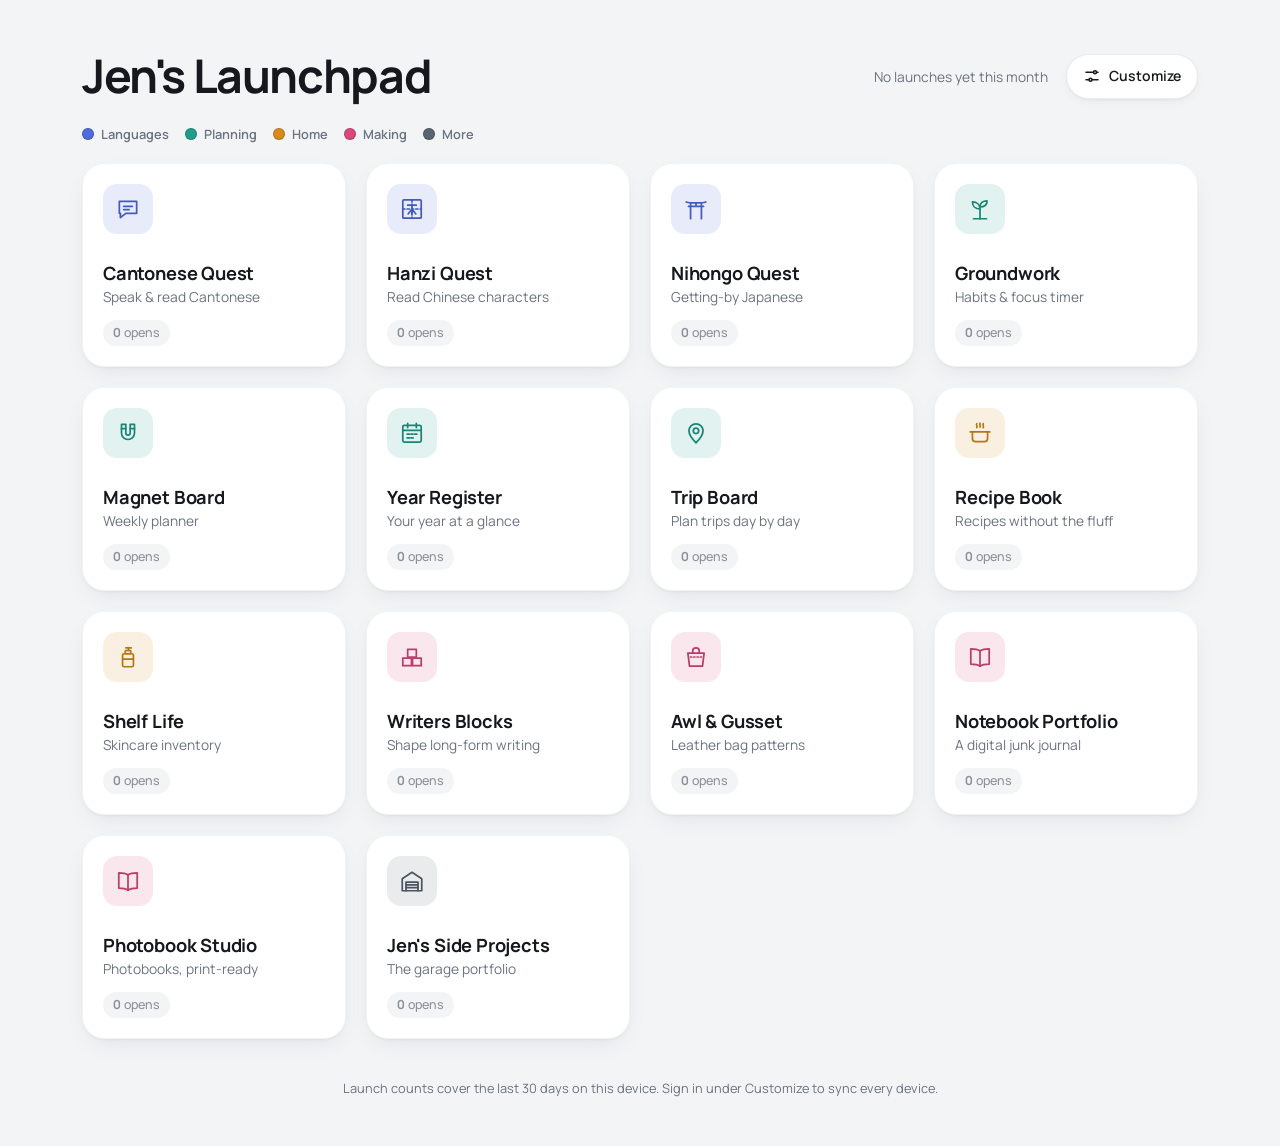
==== commit 218b77f3: "Showcase: new default highlights, Photobook Studio's guided demo Photobook Studio, Nihongo Quest and" ====
--- a/index.html
+++ b/index.html
@@ -32,7 +32,7 @@
   <link rel="preconnect" href="https://fonts.googleapis.com">
   <link rel="preconnect" href="https://fonts.gstatic.com" crossorigin>
   <link href="https://fonts.googleapis.com/css2?family=Archivo+Black&family=Jost:wght@400;500;700&family=Manrope:wght@400;500;600;700&family=Outfit:wght@400;500;600;700&family=Space+Grotesk:wght@400;500;700&display=swap" rel="stylesheet">
-  <link rel="stylesheet" href="css/styles.css?v=202611010123">
+  <link rel="stylesheet" href="css/styles.css?v=202611061900">
   <style id="lookStyle"></style>
 </head>
 <body>
@@ -117,9 +117,9 @@
   </div>
 
 
-  <script src="js/projects.js?v=202611010123"></script>
-  <script src="js/sync.js?v=202611010123"></script>
-  <script src="js/app.js?v=202611010123"></script>
+  <script src="js/projects.js?v=202611061900"></script>
+  <script src="js/sync.js?v=202611061900"></script>
+  <script src="js/app.js?v=202611061900"></script>
   <script>
     // Safety net: if the app couldn't start (say, a half-updated cache), still show the links.
     (function () {
